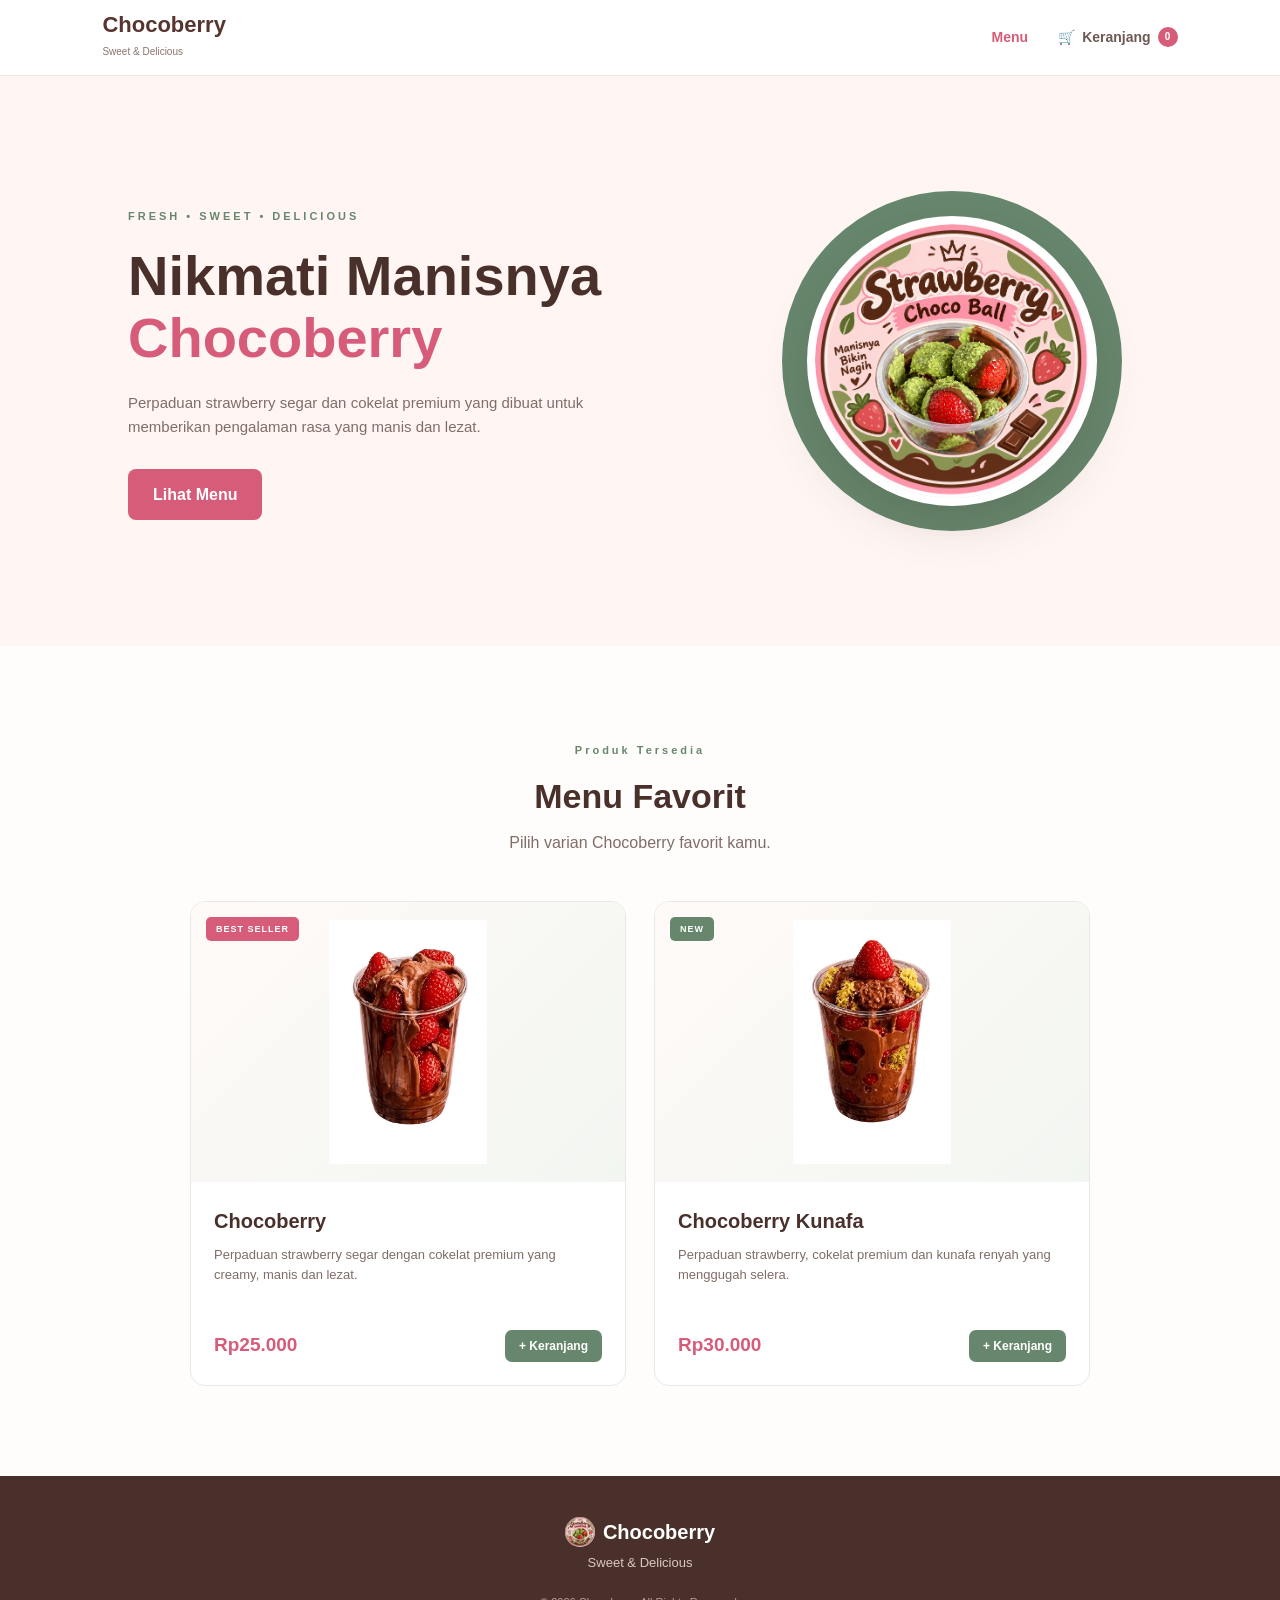
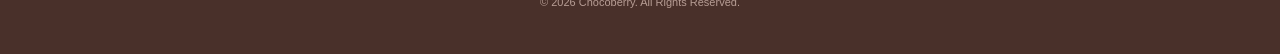
==== index.html @ 71251828 "first commit" ====
<!DOCTYPE html>
<html lang="id">

<head>
    <meta charset="UTF-8">
    <meta name="viewport" content="width=device-width, initial-scale=1.0">

    <title>Chocoberry - Sweet & Delicious</title>

    <link rel="stylesheet" href="style.css">
</head>

<body>

    <!-- ================= NAVBAR ================= -->

    <header class="navbar">

        <a href="index.html" class="logo">

            <div class="logo-text">
                <h2>Chocoberry</h2>
                <span>Sweet & Delicious</span>
            </div>

        </a>


        <nav>

            <a href="index.html" class="active">
                Menu
            </a>

            <a href="keranjang.html" class="cart-link">

                <span class="cart-icon">🛒</span>

                <span class="cart-text">
                    Keranjang
                </span>

                <b id="cart-count">0</b>

            </a>

        </nav>

    </header>


    <!-- ================= HERO ================= -->

    <section class="hero">

        <div class="hero-content">

            <span class="hero-label">
                FRESH • SWEET • DELICIOUS
            </span>

            <h1>
                Nikmati Manisnya
                <span>Chocoberry</span>
            </h1>

            <p>
                Perpaduan strawberry segar dan cokelat
                premium yang dibuat untuk memberikan
                pengalaman rasa yang manis dan lezat.
            </p>

            <a href="#menu" class="primary-button">
                Lihat Menu
            </a>

        </div>


        <div class="hero-image">

            <div class="hero-decoration"></div>

            <img
                src="img/logo.jpeg"
                alt="Produk Chocoberry">

        </div>

    </section>


    <!-- ================= MENU ================= -->

    <main id="menu" class="menu-section">

        <div class="section-heading">

            <span>Produk Tersedia</span>

            <h2>Menu Favorit</h2>

            <p>
                Pilih varian Chocoberry favorit kamu.
            </p>

        </div>


        <div class="product-grid">


            <!-- ================= CHOCOBERRY ================= -->

            <article class="product-card">

                <div class="product-image">

                    <img
                        src="img/choco.jpeg"
                        alt="Chocoberry">

                    <span class="product-tag">
                        BEST SELLER
                    </span>

                </div>


                <div class="product-info">

                    <h3>
                        Chocoberry
                    </h3>

                    <p>
                        Perpaduan strawberry segar
                        dengan cokelat premium yang
                        creamy, manis dan lezat.
                    </p>


                    <div class="product-footer">

                        <strong>
                            Rp25.000
                        </strong>

                        <button
                            class="add-button"
                            onclick="addToCart(1)">

                            + Keranjang

                        </button>

                    </div>

                </div>

            </article>


            <!-- ================= KUNAFA ================= -->

            <article class="product-card">

                <div class="product-image">

                    <img
                        src="img/kunafa.jpeg"
                        alt="Chocoberry Kunafa">

                    <span class="product-tag green">
                        NEW
                    </span>

                </div>


                <div class="product-info">

                    <h3>
                        Chocoberry Kunafa
                    </h3>

                    <p>
                        Perpaduan strawberry,
                        cokelat premium dan kunafa
                        renyah yang menggugah selera.
                    </p>


                    <div class="product-footer">

                        <strong>
                            Rp30.000
                        </strong>

                        <button
                            class="add-button"
                            onclick="addToCart(2)">

                            + Keranjang

                        </button>

                    </div>

                </div>

            </article>

        </div>

    </main>


    <!-- ================= FOOTER ================= -->

    <footer>

        <div class="footer-logo">

            <img
                src="img/logo.jpeg"
                alt="Chocoberry">

            <strong>
                Chocoberry
            </strong>

        </div>

        <p>
            Sweet & Delicious
        </p>

        <small>
            © 2026 Chocoberry. All Rights Reserved.
        </small>

    </footer>


    <script src="script.js"></script>

</body>

</html>
---- style.css ----
/* =========================================
   RESET
========================================= */

* {
    margin: 0;
    padding: 0;
    box-sizing: border-box;
}


html {
    scroll-behavior: smooth;
}


body {
    font-family:
        Arial,
        Helvetica,
        sans-serif;

    background: #fffdfb;

    color: #49332e;

    line-height: 1.6;
}


a {
    text-decoration: none;
    color: inherit;
}


button {
    font-family: inherit;
}


/* =========================================
   NAVBAR
========================================= */

.navbar {

    height: 76px;

    padding: 0 8%;

    display: flex;

    align-items: center;

    justify-content: space-between;

    background: #ffffff;

    border-bottom: 1px solid #eee6e2;

    position: sticky;

    top: 0;

    z-index: 1000;

}


.logo {

    display: flex;

    align-items: center;

    gap: 10px;

}


.logo img {

    width: 56px;

    height: 56px;

    object-fit: cover;

    border-radius: 50%;

    box-shadow: 0 8px 18px rgba(86, 59, 48, 0.18);

}


.logo-text h2 {

    color: #57352e;

    font-size: 22px;

    line-height: 1.1;

}


.logo-text span {

    color: #8b746e;

    font-size: 10px;

}


nav {

    display: flex;

    align-items: center;

    gap: 30px;

}


nav a {

    color: #6d5852;

    font-size: 14px;

    font-weight: 600;

    transition: 0.2s;

}


nav a:hover,
nav a.active {

    color: #d65c7a;

}


.cart-link {

    display: flex;

    align-items: center;

    gap: 7px;

}


.cart-link b {

    width: 20px;

    height: 20px;

    display: flex;

    align-items: center;

    justify-content: center;

    border-radius: 50%;

    background: #d65c7a;

    color: white;

    font-size: 10px;

}


/* =========================================
   HERO
========================================= */

.hero {

    min-height: 570px;

    padding: 70px 10%;

    display: flex;

    align-items: center;

    justify-content: space-between;

    gap: 60px;

    background: #fff6f4;

}


.hero-content {

    max-width: 550px;

}


.hero-label {

    color: #66876d;

    font-size: 11px;

    font-weight: bold;

    letter-spacing: 3px;

}


.hero h1 {

    margin-top: 18px;

    color: #49302a;

    font-size: clamp(38px, 5vw, 56px);

    line-height: 1.1;

}


.hero h1 span {

    color: #d65c7a;

}


.hero-content p {

    margin: 22px 0 30px;

    max-width: 500px;

    color: #806d67;

    font-size: 15px;

}


.primary-button {

    display: inline-block;

    padding: 13px 25px;

    border: none;

    border-radius: 8px;

    background: #d65c7a;

    color: white;

    font-weight: bold;

    cursor: pointer;

    transition: 0.2s;

}


.primary-button:hover {

    background: #bd4967;

}


/* =========================================
   HERO IMAGE
========================================= */

.hero-image {

    width: 400px;

    height: 400px;

    position: relative;

    display: flex;

    align-items: center;

    justify-content: center;

}


.hero-decoration {

    width: 340px;

    height: 340px;

    position: absolute;

    border-radius: 50%;

    background: #66876d;

}


.hero-image img {

    width: 290px;

    height: 290px;

    position: relative;

    z-index: 2;

    object-fit: contain;

    border-radius: 50%;

    border: 8px solid white;

    background: linear-gradient(135deg, #fffaf8, #f5e8ee);

    box-shadow:
        0 20px 45px rgba(70, 40, 34, 0.15);

}


/* =========================================
   MENU
========================================= */

.menu-section {

    padding: 90px 8%;

}


.section-heading {

    margin-bottom: 45px;

    text-align: center;

}


.section-heading span,
.page-heading span {

    color: #66876d;

    font-size: 11px;

    font-weight: bold;

    letter-spacing: 3px;

}


.section-heading h2 {

    margin: 7px 0;

    color: #49302a;

    font-size: 34px;

}


.section-heading p {

    color: #806d67;

}


/* =========================================
   PRODUCT GRID
========================================= */

.product-grid {

    max-width: 900px;

    margin: auto;

    display: grid;

    grid-template-columns:
        repeat(2, minmax(0, 1fr));

    gap: 28px;

}


.product-card {

    overflow: hidden;

    background: white;

    border: 1px solid #eee6e2;

    border-radius: 15px;

    transition: 0.25s;

}


.product-card:hover {

    transform: translateY(-5px);

    box-shadow:
        0 15px 35px rgba(70, 40, 34, 0.08);

}


/* =========================================
   PRODUCT IMAGE
========================================= */

.product-image {

    height: 280px;

    position: relative;

    display: flex;

    align-items: center;

    justify-content: center;

    background: #fce4ea;

}


.product-image:nth-child(2) {

    background: #e7efe8;

}


.product-image img {

    width: 100%;

    height: 100%;

    object-fit: contain;

    padding: 18px;

    background: linear-gradient(135deg, #fffaf8, #f2f6f1);

}


.product-tag {

    position: absolute;

    top: 15px;

    left: 15px;

    padding: 5px 10px;

    border-radius: 5px;

    background: #d65c7a;

    color: white;

    font-size: 9px;

    font-weight: bold;

    letter-spacing: 1px;

}


.product-tag.green {

    background: #66876d;

}


/* =========================================
   PRODUCT INFO
========================================= */

.product-info {

    padding: 23px;

}


.product-info h3 {

    color: #49302a;

    font-size: 20px;

    margin-bottom: 8px;

}


.product-info p {

    min-height: 65px;

    color: #806d67;

    font-size: 13px;

}


.product-footer {

    margin-top: 20px;

    display: flex;

    align-items: center;

    justify-content: space-between;

    gap: 10px;

}


.product-footer strong {

    color: #d65c7a;

    font-size: 19px;

}


.add-button {

    padding: 9px 14px;

    border: none;

    border-radius: 7px;

    background: #66876d;

    color: white;

    font-size: 12px;

    font-weight: bold;

    cursor: pointer;

    transition: 0.2s;

}


.add-button:hover {

    background: #4f7056;

}


/* =========================================
   GENERAL PAGE
========================================= */

.page-container {

    min-height: 650px;

    padding: 70px 8%;

}


.page-heading {

    max-width: 900px;

    margin: 0 auto 40px;

}


.page-heading h1 {

    margin: 5px 0;

    color: #49302a;

    font-size: 38px;

}


.page-heading p {

    color: #806d67;

}


/* =========================================
   CART
========================================= */

#cart-container {

    max-width: 900px;

    margin: auto;

}


.cart-item {

    display: flex;

    align-items: center;

    gap: 18px;

    padding: 18px;

    margin-bottom: 12px;

    background: white;

    border: 1px solid #eee6e2;

    border-radius: 12px;

}


.cart-checkbox {

    width: 18px;

    height: 18px;

    flex-shrink: 0;

    accent-color: #d65c7a;

}


.cart-image {

    width: 80px;

    height: 80px;

    flex-shrink: 0;

    overflow: hidden;

    border-radius: 10px;

}


.cart-image img {

    width: 100%;

    height: 100%;

    object-fit: contain;

    background: linear-gradient(135deg, #fffaf8, #f2f6f1);

}


.cart-info {

    flex: 1;

}


.cart-info h3 {

    color: #49302a;

    font-size: 16px;

}


.cart-info p {

    color: #d65c7a;

    font-size: 14px;

    font-weight: bold;

}


.quantity {

    display: flex;

    align-items: center;

    gap: 10px;

}


.quantity button {

    width: 28px;

    height: 28px;

    border: none;

    border-radius: 5px;

    background: #66876d;

    color: white;

    cursor: pointer;

}


.remove-button {

    border: none;

    background: transparent;

    color: #c65a5a;

    cursor: pointer;

    font-size: 17px;

}


/* =========================================
   CART SUMMARY
========================================= */

.cart-summary {

    margin-top: 20px;

    padding: 22px;

    display: flex;

    align-items: center;

    justify-content: space-between;

    gap: 20px;

    background: #fff6f4;

    border: 1px solid #f0dfda;

    border-radius: 12px;

}


.cart-summary small {

    color: #806d67;

}


.cart-summary strong {

    display: block;

    margin-top: 3px;

    color: #49302a;

    font-size: 22px;

}


.checkout-button {

    padding: 13px 25px;

    border: none;

    border-radius: 8px;

    background: #d65c7a;

    color: white;

    font-weight: bold;

    cursor: pointer;

}


.checkout-button:hover {

    background: #bd4967;

}


/* =========================================
   EMPTY
========================================= */

.empty-box {

    padding: 70px 20px;

    text-align: center;

    background: white;

    border: 1px solid #eee6e2;

    border-radius: 12px;

}


.empty-icon {

    margin-bottom: 10px;

    font-size: 50px;

}


.empty-box h3 {

    color: #49302a;

}


.empty-box p {

    margin: 5px 0 20px;

    color: #806d67;

}


/* =========================================
   CHECKOUT
========================================= */

#checkout-container {

    max-width: 700px;

    margin: auto;

}


.checkout-box {

    padding: 30px;

    background: white;

    border: 1px solid #eee6e2;

    border-radius: 15px;

}


.checkout-box h3 {

    margin-bottom: 15px;

    color: #49302a;

}


.checkout-item {

    display: flex;

    align-items: center;

    justify-content: space-between;

    gap: 20px;

    padding: 15px 0;

    border-bottom: 1px solid #eee6e2;

}

.checkout-product {
    display: flex;
    align-items: center;
    gap: 14px;
    flex: 1;
}

.checkout-thumb {
    width: 68px;
    height: 68px;
    overflow: hidden;
    border-radius: 12px;
    background: linear-gradient(135deg, #fffaf8, #f2f6f1);
    flex-shrink: 0;
}

.checkout-thumb img {
    width: 100%;
    height: 100%;
    object-fit: contain;
    padding: 8px;
}

.checkout-name {

    color: #49302a;

}


.checkout-price {

    color: #d65c7a;

    font-weight: bold;

}


.checkout-total {

    padding: 22px 0;

    display: flex;

    justify-content: space-between;

    color: #49302a;

    font-size: 20px;

}


.pay-button {

    width: 100%;

    padding: 14px;

    border: none;

    border-radius: 8px;

    background: #66876d;

    color: white;

    font-weight: bold;

    cursor: pointer;

}


.pay-button:hover {

    background: #4f7056;

}


.features-strip {
    max-width: 960px;
    margin: 42px auto 0;
    display: grid;
    grid-template-columns: repeat(3, minmax(0, 1fr));
    gap: 18px;
}

.feature-card {
    display: flex;
    align-items: center;
    gap: 14px;
    padding: 22px 18px;
    background: white;
    border: 1px solid #eee6e2;
    border-radius: 14px;
    box-shadow: 0 10px 20px rgba(73, 48, 42, 0.04);
}

.feature-card span {
    width: 46px;
    height: 46px;
    display: grid;
    place-items: center;
    border-radius: 12px;
    background: linear-gradient(135deg, #fce4ea, #e8efe5);
    font-size: 24px;
}

.feature-card h3 {
    margin: 0 0 4px;
    color: #49302a;
    font-size: 16px;
}

.feature-card p {
    margin: 0;
    color: #806d67;
    font-size: 12px;
    line-height: 1.45;
}

/* =========================================
   MODAL
========================================= */

.modal {

    position: fixed;

    inset: 0;

    z-index: 9999;

    display: none;

    align-items: center;

    justify-content: center;

    padding: 20px;

    background: rgba(50, 35, 30, 0.5);

}


.modal.active {

    display: flex;

}


.modal-box {

    width: 100%;

    max-width: 400px;

    padding: 35px;

    text-align: center;

    background: white;

    border-radius: 15px;

}


.success-icon {

    width: 65px;

    height: 65px;

    margin: 0 auto 18px;

    display: flex;

    align-items: center;

    justify-content: center;

    border-radius: 50%;

    background: #66876d;

    color: white;

    font-size: 35px;

}


.modal-box h2 {

    margin-bottom: 8px;

    color: #49302a;

}


.modal-box p {

    margin-bottom: 22px;

    color: #806d67;

    font-size: 14px;

}


/* =========================================
   FOOTER
========================================= */

footer {

    padding: 40px 20px;

    text-align: center;

    background: #49302a;

    color: white;

}


.footer-logo {

    display: flex;

    align-items: center;

    justify-content: center;

    gap: 8px;

    font-size: 20px;

}


.footer-logo img {

    width: 30px;

    height: 30px;

    object-fit: cover;

    border-radius: 50%;

}


footer p {

    margin: 5px 0 15px;

    color: #ddc7c0;

    font-size: 13px;

}


footer small {

    color: #b79d95;

    font-size: 11px;

}


/* =========================================
   TABLET
========================================= */

@media (max-width: 900px) {

    .navbar {

        padding: 0 5%;

    }


    .hero {

        padding: 60px 6%;

    }


    .hero-image {

        width: 330px;

        height: 330px;

    }


    .hero-decoration {

        width: 280px;

        height: 280px;

    }


    .hero-image img {

        width: 240px;

        height: 240px;

    }


    .menu-section {

        padding: 70px 6%;

    }


}


/* =========================================
   MOBILE
========================================= */

@media (max-width: 700px) {

    /* NAVBAR */

    .navbar {

        height: auto;

        min-height: 70px;

        padding: 12px 5%;

    }


    .logo img {

        width: 40px;

        height: 40px;

    }


    .logo-text h2 {

        font-size: 17px;

    }


    .logo-text span {

        display: none;

    }


    nav {

        gap: 15px;

    }


    nav a {

        font-size: 13px;

    }


    .cart-text {

        display: none;

    }


    /* HERO */

    .hero {

        min-height: auto;

        padding: 55px 6% 65px;

        flex-direction: column;

        text-align: center;

        gap: 40px;

    }


    .hero-content {

        max-width: 100%;

    }


    .hero h1 {

        font-size: 38px;

    }


    .hero-content p {

        font-size: 14px;

        margin-left: auto;

        margin-right: auto;

    }


    .hero-image {

        width: 280px;

        height: 280px;

    }


    .hero-decoration {

        width: 240px;

        height: 240px;

    }


    .hero-image img {

        width: 210px;

        height: 210px;

    }


    /* MENU */

    .menu-section {

        padding: 65px 5%;

    }


    .section-heading {

        margin-bottom: 30px;

    }


    .section-heading h2 {

        font-size: 29px;

    }


    .product-grid {

        grid-template-columns: 1fr;

        max-width: 450px;

    }


    .product-image {

        height: 250px;

    }


    /* PAGE */

    .page-container {

        padding: 55px 5%;

    }


    .page-heading {

        margin-bottom: 30px;

    }


    .page-heading h1 {

        font-size: 30px;

    }


    /* CART */

    .cart-item {

        display: grid;

        grid-template-columns: auto 65px 1fr auto;

        gap: 12px;

    }


    .cart-image {

        width: 65px;

        height: 65px;

    }


    .cart-info {

        min-width: 0;

    }


    .cart-info h3 {

        font-size: 14px;

    }


    .cart-info p {

        font-size: 13px;

    }


    .quantity {

        grid-column: 3 / 4;

        justify-content: flex-start;

    }


    .remove-button {

        grid-column: 4;

        grid-row: 1 / span 2;

    }


    .cart-summary {

        flex-direction: column;

        align-items: stretch;

        text-align: center;

    }


    .checkout-button {

        width: 100%;

    }


    /* CHECKOUT */

    .checkout-box {

        padding: 22px;

    }


    .checkout-item {

        align-items: flex-start;

        flex-direction: column;

        gap: 5px;

    }


    .checkout-total {

        font-size: 17px;

    }

}


/* =========================================
   SMALL MOBILE
========================================= */

@media (max-width: 400px) {

    .hero h1 {

        font-size: 32px;

    }


    .hero-image {

        width: 240px;

        height: 240px;

    }


    .hero-decoration {

        width: 205px;

        height: 205px;

    }


    .hero-image img {

        width: 180px;

        height: 180px;

    }


    .product-footer {

        align-items: flex-start;

        flex-direction: column;

    }


    .add-button {

        width: 100%;

    }


    .cart-item {

        grid-template-columns:
            auto 55px 1fr;

    }


    .cart-image {

        width: 55px;

        height: 55px;

    }


    .remove-button {

        grid-column: 3;

        grid-row: 1;

        justify-self: end;

    }


    .quantity {

        grid-column: 2 / 4;

    }

}
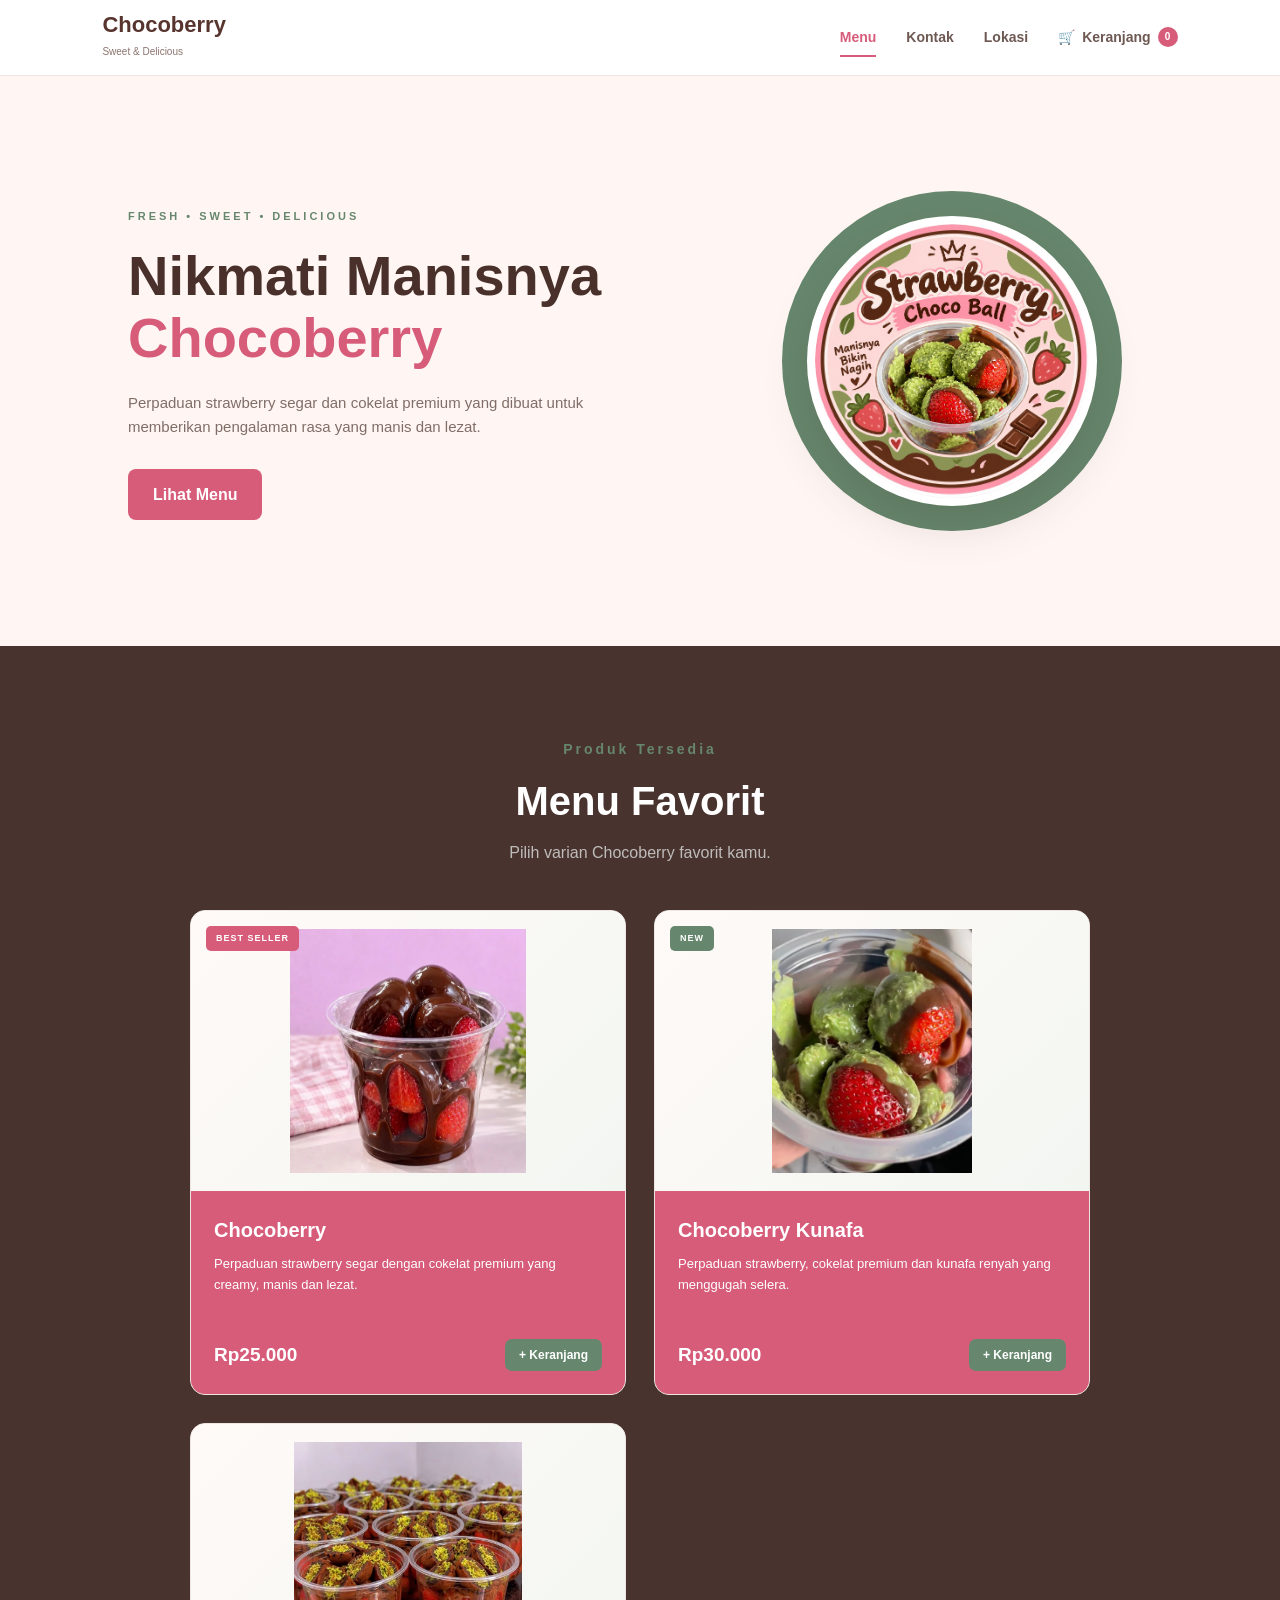
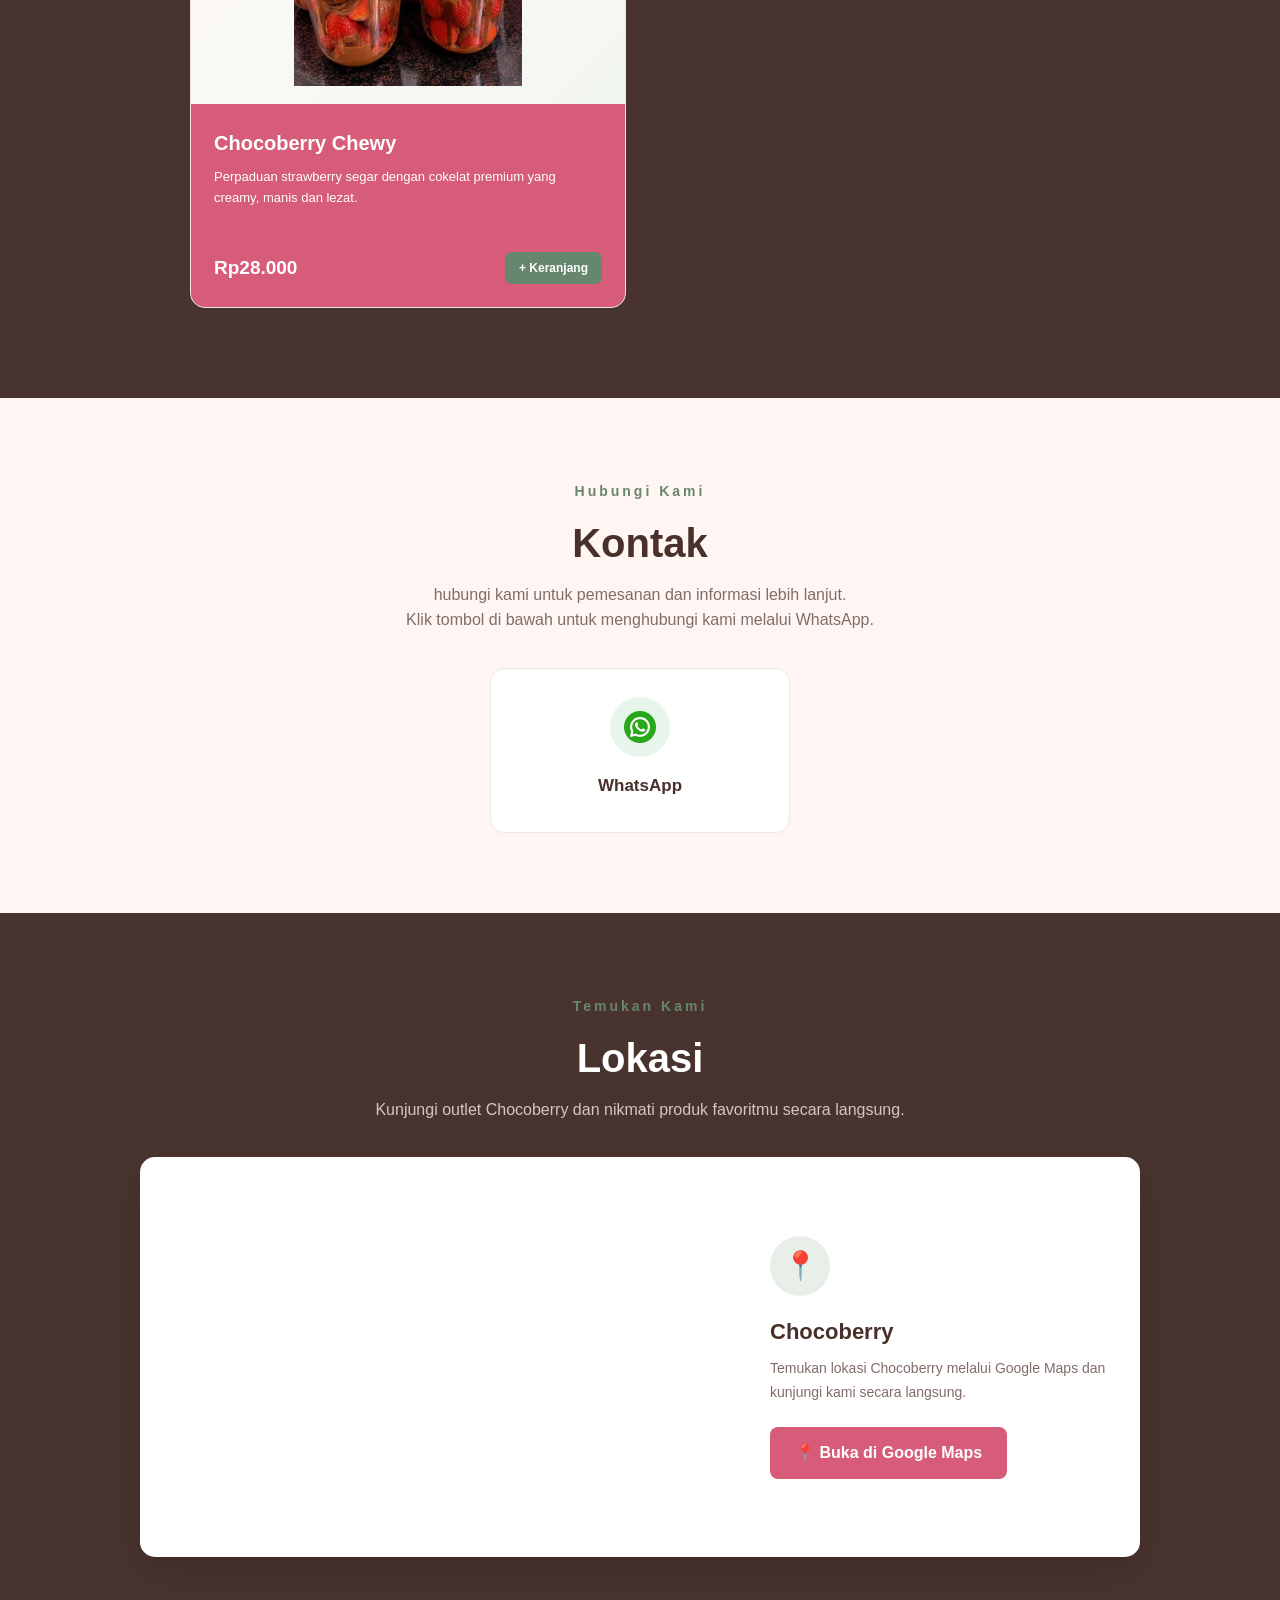
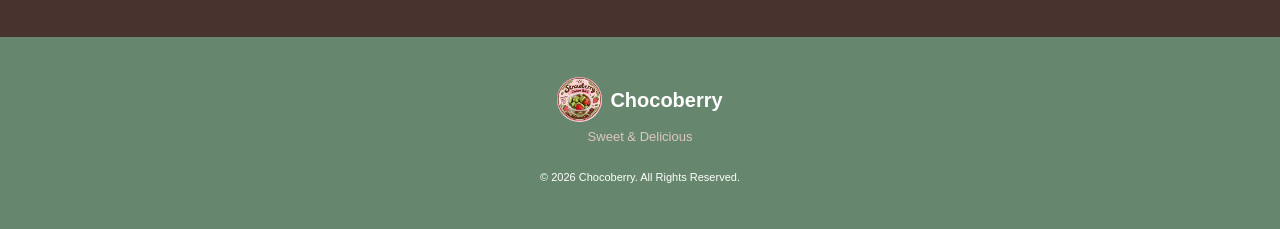
==== commit 645c10b1: "first commit" ====
--- a/index.html
+++ b/index.html
@@ -1,3 +1,4 @@
+
 <!DOCTYPE html>
 <html lang="id">
 
@@ -12,41 +13,52 @@
 
 <body>
 
-    <!-- ================= NAVBAR ================= -->
-
-    <header class="navbar">
-
-        <a href="index.html" class="logo">
-
-            <div class="logo-text">
-                <h2>Chocoberry</h2>
-                <span>Sweet & Delicious</span>
-            </div>
-
+
+<!-- ================= NAVBAR ================= -->
+
+<header class="navbar">
+
+    <a href="index.html" class="logo">
+
+        <div class="logo-text">
+            <h2>Chocoberry</h2>
+            <span>Sweet & Delicious</span>
+        </div>
+
+    </a>
+
+
+    <nav>
+
+        <a href="#menu" class="nav-link active">
+            Menu
         </a>
 
-
-        <nav>
-
-            <a href="index.html" class="active">
-                Menu
-            </a>
-
-            <a href="keranjang.html" class="cart-link">
-
-                <span class="cart-icon">🛒</span>
-
-                <span class="cart-text">
-                    Keranjang
-                </span>
-
-                <b id="cart-count">0</b>
-
-            </a>
-
-        </nav>
-
-    </header>
+        <a href="#kontak" class="nav-link">
+            Kontak
+        </a>
+
+        <a href="#lokasi" class="nav-link">
+            Lokasi
+        </a>
+
+        <a href="keranjang.html" class="cart-link">
+
+            <span class="cart-icon">🛒</span>
+
+            <span class="cart-text">
+                Keranjang
+            </span>
+
+            <b id="cart-count">0</b>
+
+        </a>
+
+    </nav>
+
+</header>
+
+
 
 
     <!-- ================= HERO ================= -->
@@ -117,7 +129,7 @@
                 <div class="product-image">
 
                     <img
-                        src="img/choco.jpeg"
+                        src="img/cho.jpeg"
                         alt="Chocoberry">
 
                     <span class="product-tag">
@@ -168,7 +180,7 @@
                 <div class="product-image">
 
                     <img
-                        src="img/kunafa.jpeg"
+                        src="img/kuna.jpeg"
                         alt="Chocoberry Kunafa">
 
                     <span class="product-tag green">
@@ -211,10 +223,194 @@
 
             </article>
 
+            <!-- ================= CHEWY ================= -->
+
+            <article class="product-card">
+
+                <div class="product-image">
+
+                    <img
+                        src="img/chewy.jpeg"
+                        alt="Chocoberry Chewy">
+
+                </div>
+
+                <div class="product-info">
+
+                    <h3>
+                        Chocoberry Chewy
+                    </h3>
+
+                    <p>
+                        Perpaduan strawberry segar
+                        dengan cokelat premium yang
+                        creamy, manis dan lezat.
+                    </p>
+
+                    <div class="product-footer">
+
+                        <strong>
+                            Rp28.000
+                        </strong>
+
+                        <button
+                            class="add-button"
+                            onclick="addToCart(3)">
+
+                            + Keranjang
+
+                        </button>
+
+                    </div>
+
+                </div>
+
+            </article>
+
         </div>
 
     </main>
 
+
+
+<!-- ================= KONTAK ================= -->
+
+<section id="kontak" class="contact-section">
+
+    <div class="section-heading">
+
+        <span>Hubungi Kami</span>
+
+        <h2>Kontak</h2>
+
+        <p>
+            hubungi kami untuk pemesanan dan informasi lebih lanjut.
+        </p>
+        <p>
+            Klik tombol di bawah untuk menghubungi kami melalui WhatsApp.
+        </p>
+
+    </div>
+
+
+    <div class="contact-content">
+
+
+        <!-- WHATSAPP -->
+
+        <a
+            href="https://wa.me/6285828354645"
+            target="_blank"
+            class="contact-card">
+
+            <div class="contact-icon whatsapp-icon">
+
+                <img
+                    src="img/whatsapp.png"
+                    alt="WhatsApp">
+
+            </div>
+
+            <h3>WhatsApp</h3>
+
+
+        </a>
+
+    </div>
+
+</section>
+
+
+
+    <!-- ================= LOKASI ================= -->
+
+<section id="lokasi" class="location-section">
+
+    <div class="section-heading">
+
+        <span>Temukan Kami</span>
+
+        <h2>Lokasi</h2>
+
+        <p>
+            Kunjungi outlet Chocoberry dan nikmati
+            produk favoritmu secara langsung.
+        </p>
+
+    </div>
+
+
+    <div class="location-container">
+
+        <!-- GOOGLE MAPS -->
+
+        <div class="map-container">
+
+            <iframe
+                src="https://www.google.com/maps/embed?pb=!1m17!1m12!1m3!1d3989.8174914607744!2d109.37104417496452!3d-0.03693239996270055!2m3!1f0!2f0!3f0!3m2!1i1024!2i768!4f13.1!3m2!1m1!2zMMKwMDInMTMuMCJTIDEwOcKwMjInMjUuMCJF!5e0!3m2!1sid!2sid!4v1791300373552!5m2!1sid!2sid"
+                width="600"
+                height="450"
+                style="border:0;"
+                allowfullscreen=""
+                loading="lazy"
+                referrerpolicy="strict-origin-when-cross-origin">
+            </iframe>
+
+        </div>
+
+
+        <!-- INFORMASI LOKASI -->
+
+        <div class="location-info">
+
+            <div class="location-icon">
+                📍
+            </div>
+
+            <h3>Chocoberry</h3>
+
+            <p>
+                Temukan lokasi Chocoberry melalui
+                Google Maps dan kunjungi kami secara langsung.
+            </p>
+
+            <a
+                href="https://www.google.com/maps/search/?api=1&query=-0.03693239996270055,109.37104417496452"
+                target="_blank"
+                rel="noopener noreferrer"
+                class="primary-button">
+
+                📍 Buka di Google Maps
+
+            </a>
+
+        </div>
+
+    </div>
+
+</section>
+
+<div id="cart-success-modal" class="cart-success-modal">
+
+    <div class="cart-success-box">
+
+        <div class="cart-success-icon">
+            ✓
+        </div>
+
+        <h3>Berhasil!</h3>
+
+        <p class="cart-success-message">
+            Produk berhasil ditambahkan ke keranjang.
+        </p>
+
+        <button onclick="document.getElementById('cart-success-modal').classList.remove('active')">
+            Lanjut Belanja
+        </button>
+
+    </div>
+
+</div>
 
     <!-- ================= FOOTER ================= -->
 
@@ -247,4 +443,4 @@
 
 </body>
 
-</html>+</html>
--- a/style.css
+++ b/style.css
@@ -20,7 +20,7 @@
         Helvetica,
         sans-serif;
 
-    background: #fffdfb;
+    background: #49332e;
 
     color: #49332e;
 
@@ -367,11 +367,13 @@
 
 
 .section-heading span,
+
+
 .page-heading span {
 
     color: #66876d;
 
-    font-size: 11px;
+    font-size: 14px;
 
     font-weight: bold;
 
@@ -384,16 +386,16 @@
 
     margin: 7px 0;
 
-    color: #49302a;
-
-    font-size: 34px;
+    color: #ffff;
+
+    font-size: 40px;
 
 }
 
 
 .section-heading p {
 
-    color: #806d67;
+    color: #bebcbb;
 
 }
 
@@ -524,6 +526,7 @@
 
 .product-info {
 
+    background: #d65c7a;
     padding: 23px;
 
 }
@@ -531,7 +534,7 @@
 
 .product-info h3 {
 
-    color: #49302a;
+    color: #ffff;
 
     font-size: 20px;
 
@@ -544,7 +547,7 @@
 
     min-height: 65px;
 
-    color: #806d67;
+    color: #ffff;
 
     font-size: 13px;
 
@@ -568,7 +571,7 @@
 
 .product-footer strong {
 
-    color: #d65c7a;
+    color: #ffff;
 
     font-size: 19px;
 
@@ -631,7 +634,7 @@
 
     margin: 5px 0;
 
-    color: #49302a;
+    color: #ffff;
 
     font-size: 38px;
 
@@ -640,7 +643,7 @@
 
 .page-heading p {
 
-    color: #806d67;
+    color: #adb4b2;
 
 }
 
@@ -1177,6 +1180,267 @@
 
 }
 
+/* =========================================
+   KONTAK
+========================================= */
+
+.contact-section {
+    padding: 80px 8%;
+    background: #fff6f4;
+}
+
+.contact-section .section-heading {
+    margin-bottom: 35px;
+}
+
+.contact-section .section-heading h2 {
+    color: #49302a;
+}
+
+.contact-section .section-heading p {
+    color: #806d67;
+}
+
+.contact-content {
+    max-width: 300px;
+    margin: auto;
+
+    display: grid;
+    gap: 20px;
+}
+
+.contact-card {
+    padding: 28px 20px;
+
+    text-align: center;
+
+    background: white;
+    border: 1px solid #eee6e2;
+    border-radius: 14px;
+
+    transition: 0.25s;
+}
+
+.contact-card:hover {
+    transform: translateY(-5px);
+
+    box-shadow:
+        0 15px 30px rgba(70, 40, 34, 0.08);
+}
+
+.contact-icon {
+    width: 55px;
+    height: 55px;
+    
+
+    margin: 0 auto 15px;
+
+    display: flex;
+    align-items: center;
+    justify-content: center;
+
+    border-radius: 50%;
+
+    background: #fce4ea;
+
+    font-size: 25px;
+}
+
+.contact-card h3 {
+    margin-bottom: 7px;
+
+    color: #49302a;
+    font-size: 17px;
+}
+
+.contact-card p {
+    color: #806d67;
+    font-size: 13px;
+}
+
+
+/* =========================================
+   LOKASI
+========================================= */
+
+.location-section {
+    padding: 80px 8%;
+    background: #49332e;
+}
+
+.location-section .section-heading {
+    margin-bottom: 35px;
+}
+
+.location-section .section-heading h2 {
+    color: white;
+}
+
+.location-section .section-heading p {
+    color: #d5c5c0;
+}
+
+
+/* LOCATION CONTAINER */
+
+.location-container {
+    max-width: 1000px;
+    margin: auto;
+
+    display: grid;
+    grid-template-columns: 1.5fr 1fr;
+
+    background: white;
+
+    border-radius: 15px;
+
+    overflow: hidden;
+
+    box-shadow:
+        0 15px 35px rgba(0, 0, 0, 0.12);
+}
+
+
+/* MAP */
+
+.map-container {
+    width: 100%;
+    min-height: 400px;
+}
+
+.map-container iframe {
+    width: 100%;
+    height: 100%;
+    min-height: 400px;
+
+    display: block;
+
+    border: none;
+}
+
+
+/* LOCATION INFO */
+
+.location-info {
+    padding: 40px 30px;
+
+    display: flex;
+    flex-direction: column;
+
+    align-items: flex-start;
+    justify-content: center;
+}
+
+.location-icon {
+    width: 60px;
+    height: 60px;
+
+    margin-bottom: 18px;
+
+    display: flex;
+    align-items: center;
+    justify-content: center;
+
+    border-radius: 50%;
+
+    background: #e7efe8;
+
+    font-size: 28px;
+}
+
+.location-info h3 {
+    margin-bottom: 8px;
+
+    color: #49302a;
+
+    font-size: 22px;
+}
+
+.location-info p {
+    margin-bottom: 22px;
+
+    color: #806d67;
+
+    font-size: 14px;
+
+    line-height: 1.7;
+}
+
+
+/* BUTTON */
+
+.location-info .primary-button {
+    display: inline-block;
+}
+
+
+/* =========================================
+   MOBILE
+========================================= */
+
+@media (max-width: 700px) {
+
+    .location-section {
+        padding: 65px 5%;
+    }
+
+    .location-container {
+        grid-template-columns: 1fr;
+    }
+
+    .map-container {
+        min-height: 300px;
+    }
+
+    .map-container iframe {
+        min-height: 300px;
+    }
+
+    .location-info {
+        padding: 30px 25px;
+
+        align-items: center;
+
+        text-align: center;
+    }
+
+    .location-info .primary-button {
+        width: 100%;
+
+        text-align: center;
+    }
+
+}
+
+/* =========================================
+   NAVBAR - TAMBAHAN MENU
+========================================= */
+
+nav a:not(.cart-link) {
+    position: relative;
+}
+
+nav a:not(.cart-link)::after {
+    content: "";
+
+    position: absolute;
+
+    left: 0;
+    bottom: -7px;
+
+    width: 0;
+    height: 2px;
+
+    background: #d65c7a;
+
+    transition: 0.2s;
+}
+
+nav a:not(.cart-link):hover::after,
+nav a:not(.cart-link).active::after {
+    width: 100%;
+}
+
 
 /* =========================================
    FOOTER
@@ -1188,7 +1452,7 @@
 
     text-align: center;
 
-    background: #49302a;
+    background: #66876d;
 
     color: white;
 
@@ -1212,9 +1476,9 @@
 
 .footer-logo img {
 
-    width: 30px;
-
-    height: 30px;
+    width: 45px;
+
+    height: 45px;
 
     object-fit: cover;
 
@@ -1236,7 +1500,7 @@
 
 footer small {
 
-    color: #b79d95;
+    color: #fff;
 
     font-size: 11px;
 
@@ -1296,6 +1560,22 @@
 
     }
 
+    @media (max-width: 900px) {
+
+    .navbar {
+        padding: 0 5%;
+    }
+
+    nav {
+        gap: 18px;
+    }
+
+    .contact-content {
+        grid-template-columns: repeat(3, 1fr);
+    }
+
+}
+
 
 }
 
@@ -1342,252 +1622,253 @@
     }
 
 
-    nav {
-
-        gap: 15px;
-
-    }
-
-
-    nav a {
+  nav {
+    gap: 10px;
+    flex-wrap: wrap;
+    justify-content: flex-end;
+}
+
+nav a {
+    font-size: 12px;
+}
+
+.cart-link {
+    gap: 4px;
+}
+
+
+    .cart-text {
+
+        display: none;
+
+    }
+
+
+    /* HERO */
+
+    .hero {
+
+        min-height: auto;
+
+        padding: 55px 6% 65px;
+
+        flex-direction: column;
+
+        text-align: center;
+
+        gap: 40px;
+
+    }
+
+
+    .hero-content {
+
+        max-width: 100%;
+
+    }
+
+
+    .hero h1 {
+
+        font-size: 38px;
+
+    }
+
+
+    .hero-content p {
+
+        font-size: 14px;
+
+        margin-left: auto;
+
+        margin-right: auto;
+
+    }
+
+
+    .hero-image {
+
+        width: 280px;
+
+        height: 280px;
+
+    }
+
+
+    .hero-decoration {
+
+        width: 240px;
+
+        height: 240px;
+
+    }
+
+
+    .hero-image img {
+
+        width: 210px;
+
+        height: 210px;
+
+    }
+
+
+    /* MENU */
+
+    .menu-section {
+
+        padding: 65px 5%;
+
+    }
+
+
+    .section-heading {
+
+        margin-bottom: 30px;
+
+    }
+
+
+    .section-heading h2 {
+
+        font-size: 29px;
+
+    }
+
+
+    .product-grid {
+
+        grid-template-columns: 1fr;
+
+        max-width: 450px;
+
+    }
+
+
+    .product-image {
+
+        height: 250px;
+
+    }
+
+
+    /* PAGE */
+
+    .page-container {
+
+        padding: 55px 5%;
+
+    }
+
+
+    .page-heading {
+
+        margin-bottom: 30px;
+
+    }
+
+
+    .page-heading h1 {
+
+        font-size: 30px;
+
+    }
+
+
+    /* CART */
+
+    .cart-item {
+
+        display: grid;
+
+        grid-template-columns: auto 65px 1fr auto;
+
+        gap: 12px;
+
+    }
+
+
+    .cart-image {
+
+        width: 65px;
+
+        height: 65px;
+
+    }
+
+
+    .cart-info {
+
+        min-width: 0;
+
+    }
+
+
+    .cart-info h3 {
+
+        font-size: 14px;
+
+    }
+
+
+    .cart-info p {
 
         font-size: 13px;
 
     }
 
 
-    .cart-text {
-
-        display: none;
-
-    }
-
-
-    /* HERO */
-
-    .hero {
-
-        min-height: auto;
-
-        padding: 55px 6% 65px;
+    .quantity {
+
+        grid-column: 3 / 4;
+
+        justify-content: flex-start;
+
+    }
+
+
+    .remove-button {
+
+        grid-column: 4;
+
+        grid-row: 1 / span 2;
+
+    }
+
+
+    .cart-summary {
 
         flex-direction: column;
 
+        align-items: stretch;
+
         text-align: center;
 
-        gap: 40px;
-
-    }
-
-
-    .hero-content {
-
-        max-width: 100%;
-
-    }
-
-
-    .hero h1 {
-
-        font-size: 38px;
-
-    }
-
-
-    .hero-content p {
-
-        font-size: 14px;
-
-        margin-left: auto;
-
-        margin-right: auto;
-
-    }
-
-
-    .hero-image {
-
-        width: 280px;
-
-        height: 280px;
-
-    }
-
-
-    .hero-decoration {
-
-        width: 240px;
-
-        height: 240px;
-
-    }
-
-
-    .hero-image img {
-
-        width: 210px;
-
-        height: 210px;
-
-    }
-
-
-    /* MENU */
-
-    .menu-section {
-
-        padding: 65px 5%;
-
-    }
-
-
-    .section-heading {
-
-        margin-bottom: 30px;
-
-    }
-
-
-    .section-heading h2 {
-
-        font-size: 29px;
-
-    }
-
-
-    .product-grid {
-
-        grid-template-columns: 1fr;
-
-        max-width: 450px;
-
-    }
-
-
-    .product-image {
-
-        height: 250px;
-
-    }
-
-
-    /* PAGE */
-
-    .page-container {
-
-        padding: 55px 5%;
-
-    }
-
-
-    .page-heading {
-
-        margin-bottom: 30px;
-
-    }
-
-
-    .page-heading h1 {
-
-        font-size: 30px;
-
-    }
-
-
-    /* CART */
-
-    .cart-item {
-
-        display: grid;
-
-        grid-template-columns: auto 65px 1fr auto;
-
-        gap: 12px;
-
-    }
-
-
-    .cart-image {
-
-        width: 65px;
-
-        height: 65px;
-
-    }
-
-
-    .cart-info {
-
-        min-width: 0;
-
-    }
-
-
-    .cart-info h3 {
-
-        font-size: 14px;
-
-    }
-
-
-    .cart-info p {
-
-        font-size: 13px;
-
-    }
-
-
-    .quantity {
-
-        grid-column: 3 / 4;
-
-        justify-content: flex-start;
-
-    }
-
-
-    .remove-button {
-
-        grid-column: 4;
-
-        grid-row: 1 / span 2;
-
-    }
-
-
-    .cart-summary {
+    }
+
+
+    .checkout-button {
+
+        width: 100%;
+
+    }
+
+
+    /* CHECKOUT */
+
+    .checkout-box {
+
+        padding: 22px;
+
+    }
+
+
+    .checkout-item {
+
+        align-items: flex-start;
 
         flex-direction: column;
 
-        align-items: stretch;
-
-        text-align: center;
-
-    }
-
-
-    .checkout-button {
-
-        width: 100%;
-
-    }
-
-
-    /* CHECKOUT */
-
-    .checkout-box {
-
-        padding: 22px;
-
-    }
-
-
-    .checkout-item {
-
-        align-items: flex-start;
-
-        flex-direction: column;
-
         gap: 5px;
 
     }
@@ -1599,6 +1880,42 @@
 
     }
 
+    /* KONTAK */
+
+.contact-section {
+    padding: 65px 5%;
+}
+
+.contact-content {
+    grid-template-columns: 1fr;
+    max-width: 450px;
+}
+
+.contact-card {
+    padding: 22px 18px;
+}
+
+
+/* LOKASI */
+
+.location-section {
+    padding: 65px 5%;
+}
+
+.location-card {
+    padding: 22px;
+
+    flex-direction: column;
+
+    text-align: center;
+
+    gap: 15px;
+}
+
+.location-icon {
+    width: 58px;
+    height: 58px;
+    font-size: 26px;
 }
 
 
@@ -1692,4 +2009,222 @@
 
     }
 
+    .navbar {
+    padding: 10px 4%;
+}
+
+nav {
+    gap: 7px;
+}
+
+nav a {
+    font-size: 11px;
+}
+
+.contact-section,
+.location-section {
+    padding: 55px 5%;
+}
+
+.location-card {
+    padding: 20px 15px;
+}
+
+.location-card .primary-button {
+    width: 100%;
+    text-align: center;
+}
+
+}
+}
+
+/* =========================================
+   NAVBAR ACTIVE
+========================================= */
+
+nav a {
+    position: relative;
+}
+
+nav a.nav-link::after {
+    content: "";
+
+    position: absolute;
+
+    left: 0;
+    bottom: -8px;
+
+    width: 0;
+    height: 2px;
+
+    background: #d65c7a;
+
+    transition: width 0.25s ease;
+}
+
+nav a.nav-link:hover,
+nav a.nav-link.active {
+    color: #d65c7a;
+}
+
+nav a.nav-link:hover::after,
+nav a.nav-link.active::after {
+    width: 100%;
+}
+
+
+/* =========================================
+   CONTACT CARD
+========================================= */
+
+.contact-card {
+    text-decoration: none;
+    color: inherit;
+    cursor: pointer;
+}
+
+.contact-card:hover {
+    text-decoration: none;
+}
+
+.contact-icon {
+    width: 60px;
+    height: 60px;
+
+    margin: 0 auto 15px;
+
+    display: flex;
+    align-items: center;
+    justify-content: center;
+
+    border-radius: 50%;
+
+    background: #fce4ea;
+
+    overflow: hidden;
+
+    transition: 0.25s;
+}
+
+.contact-icon img {
+    width: 32px;
+    height: 32px;
+
+    object-fit: contain;
+}
+
+.contact-card:hover .contact-icon {
+    transform: scale(1.08);
+}
+
+.contact-card h3 {
+    margin-bottom: 5px;
+
+    color: #49302a;
+
+    font-size: 17px;
+}
+
+.contact-card p {
+    color: #806d67;
+
+    font-size: 13px;
+}
+
+
+/* Warna background logo aplikasi */
+
+.whatsapp-icon {
+    background: #e7f5eb;
+}
+
+
+.cart-success-modal {
+    position: fixed;
+    inset: 0;
+    background: rgba(0, 0, 0, 0.45);
+
+    display: flex;
+    align-items: center;
+    justify-content: center;
+
+    opacity: 0;
+    visibility: hidden;
+
+    transition: 0.3s ease;
+
+    z-index: 9999;
+}
+
+.cart-success-modal.active {
+    opacity: 1;
+    visibility: visible;
+}
+
+.cart-success-box {
+    width: 90%;
+    max-width: 380px;
+
+    background: #fff;
+    border-radius: 20px;
+
+    padding: 30px 25px;
+
+    text-align: center;
+
+    transform: scale(0.8);
+    transition: 0.3s ease;
+
+    box-shadow: 0 15px 40px rgba(0, 0, 0, 0.2);
+}
+
+.cart-success-modal.active .cart-success-box {
+    transform: scale(1);
+}
+
+.cart-success-icon {
+    width: 65px;
+    height: 65px;
+
+    margin: 0 auto 15px;
+
+    display: flex;
+    align-items: center;
+    justify-content: center;
+
+    border-radius: 50%;
+
+    background: #4caf50;
+    color: white;
+
+    font-size: 35px;
+    font-weight: bold;
+}
+
+.cart-success-box h3 {
+    margin: 0 0 10px;
+    font-size: 24px;
+}
+
+.cart-success-message {
+    margin-bottom: 20px;
+    color: #666;
+}
+
+.cart-success-box button {
+    border: none;
+    padding: 11px 22px;
+
+    border-radius: 10px;
+
+    background: #8b4513;
+    color: white;
+
+    cursor: pointer;
+
+    font-size: 15px;
+}
+
+.cart-success-box button:hover {
+    opacity: 0.9;
 }
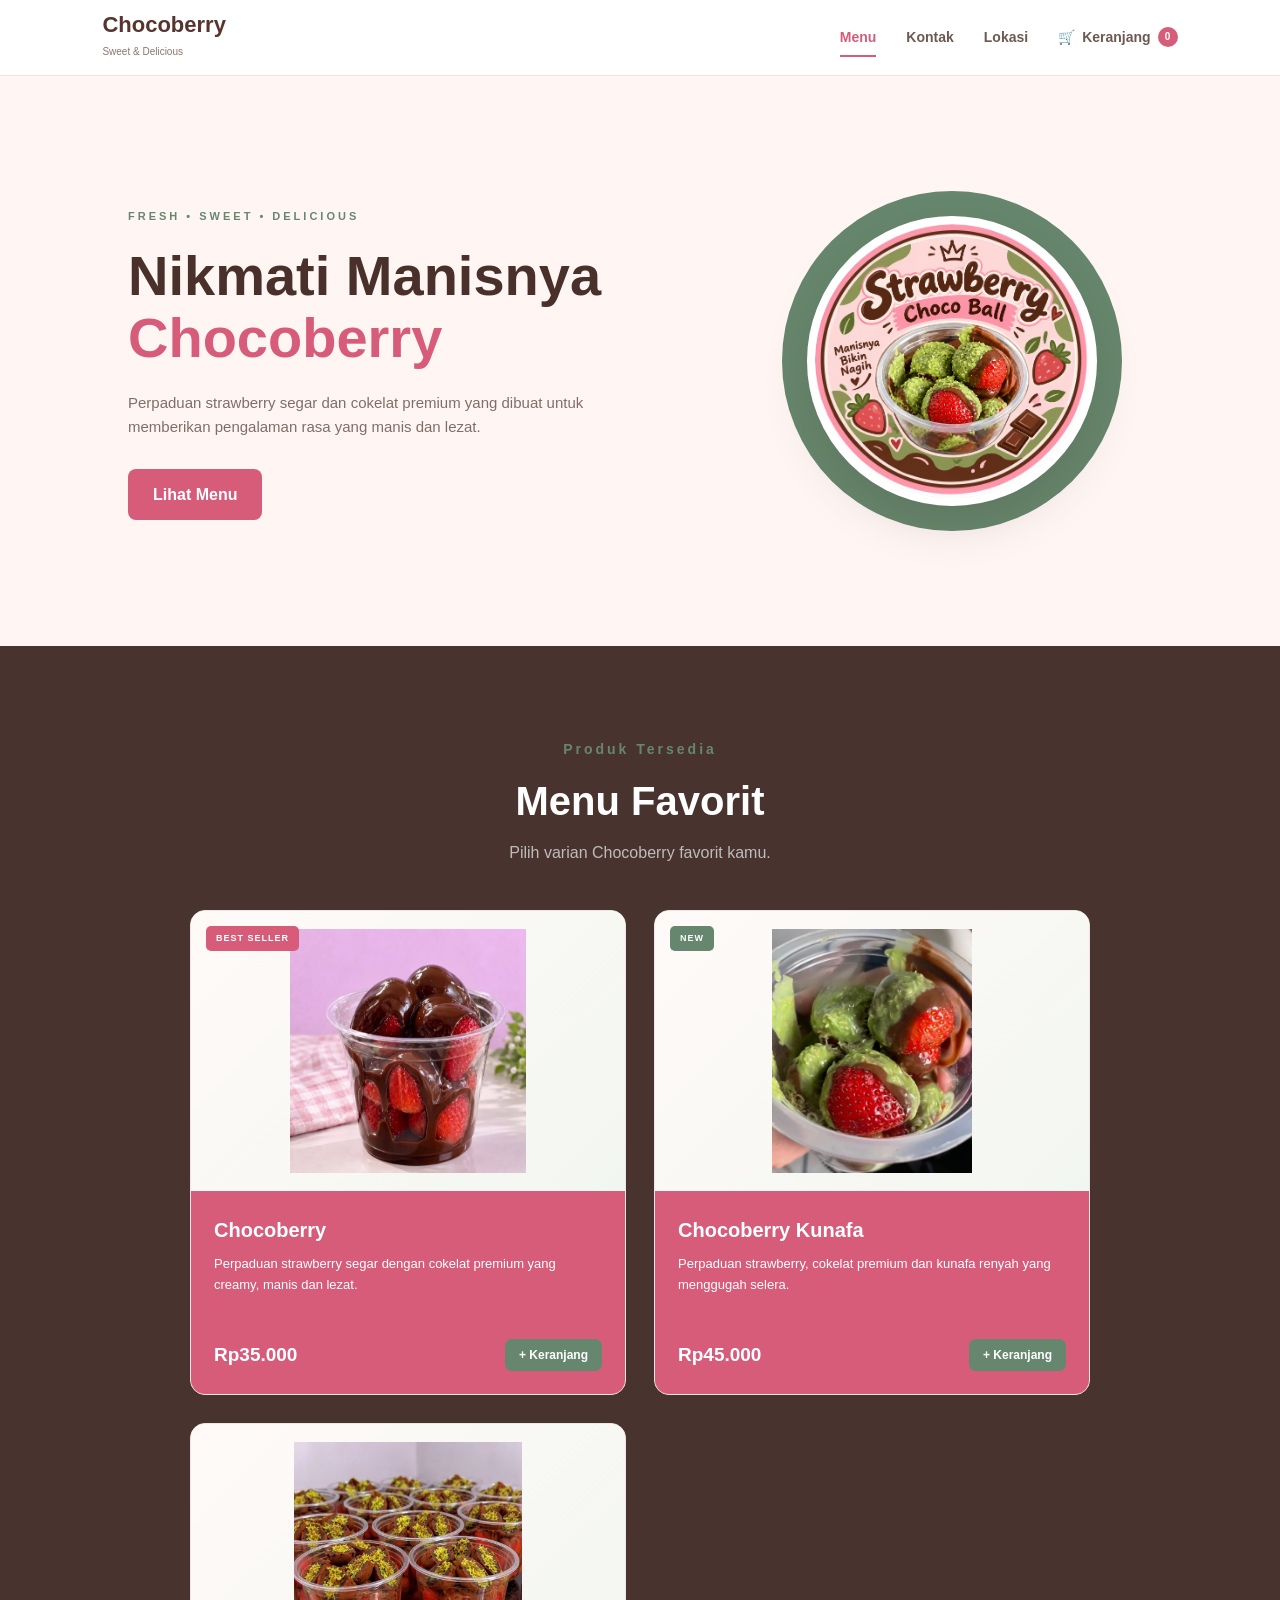
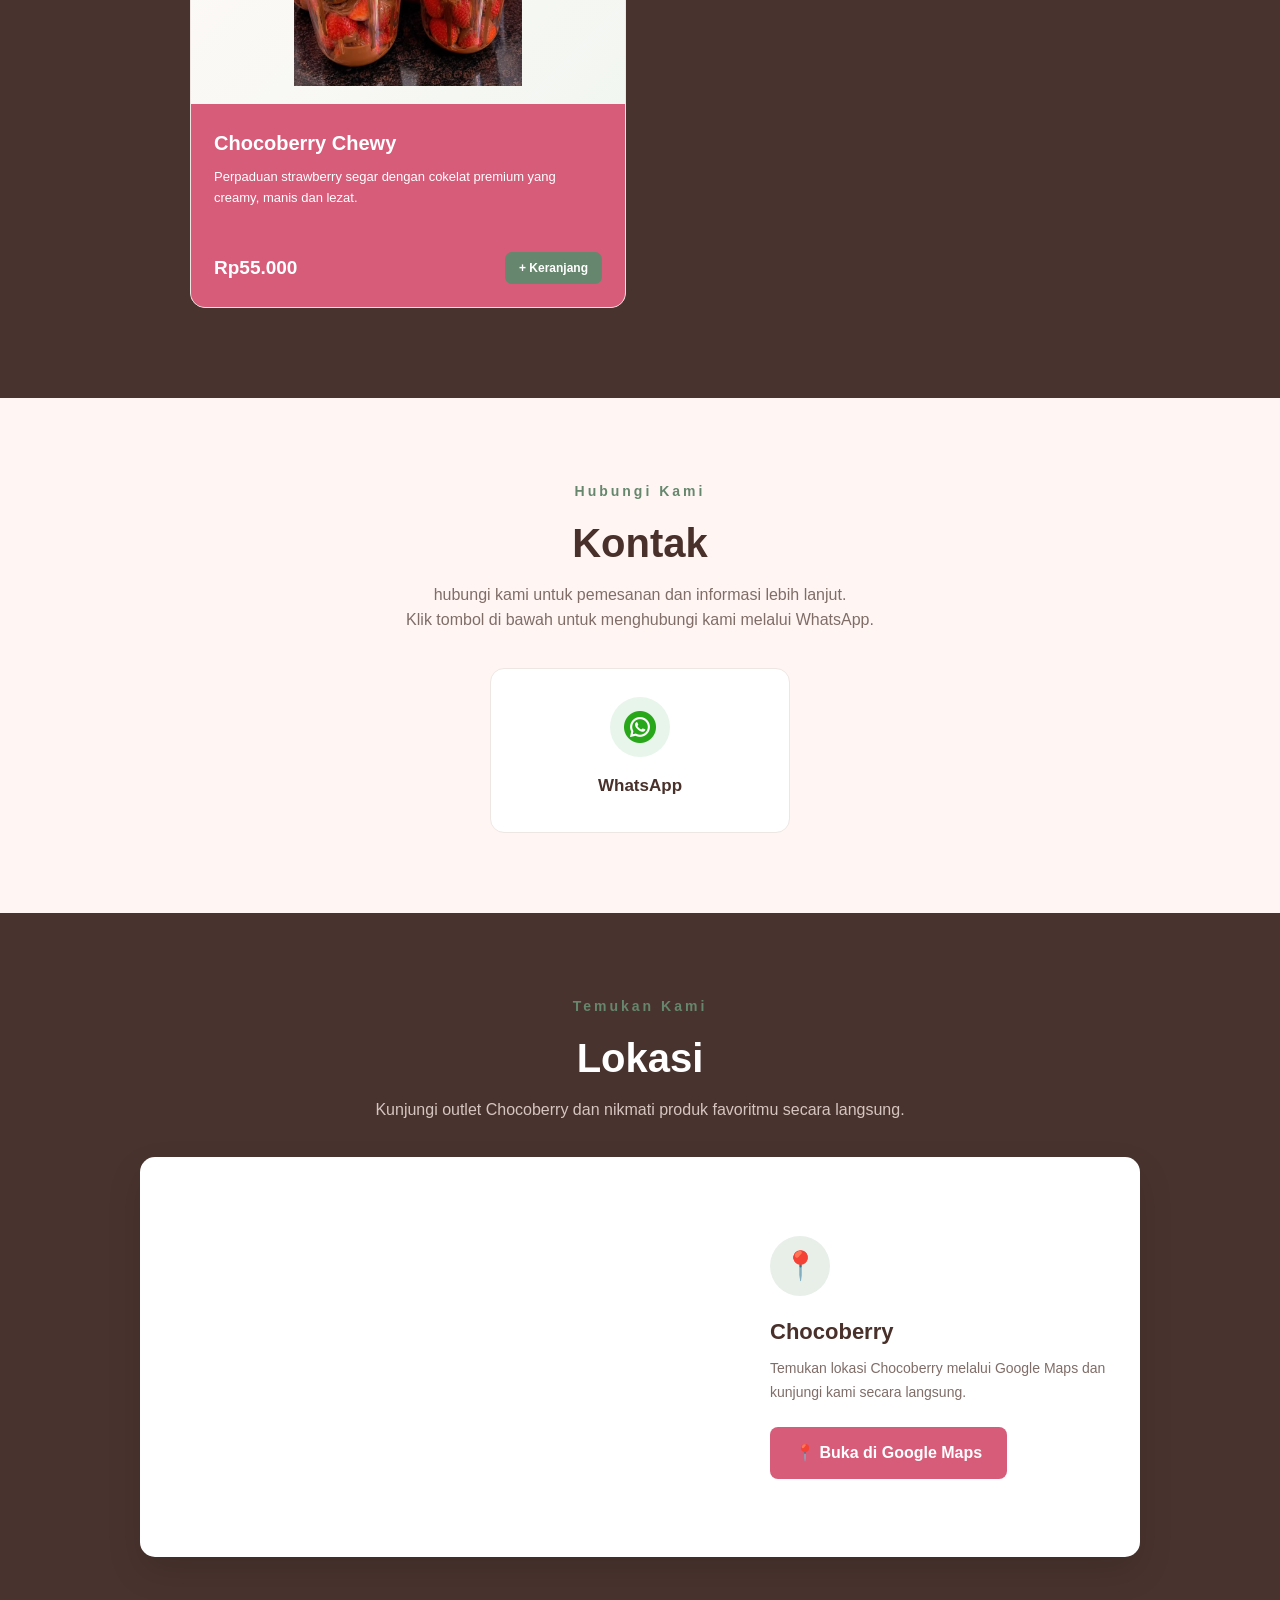
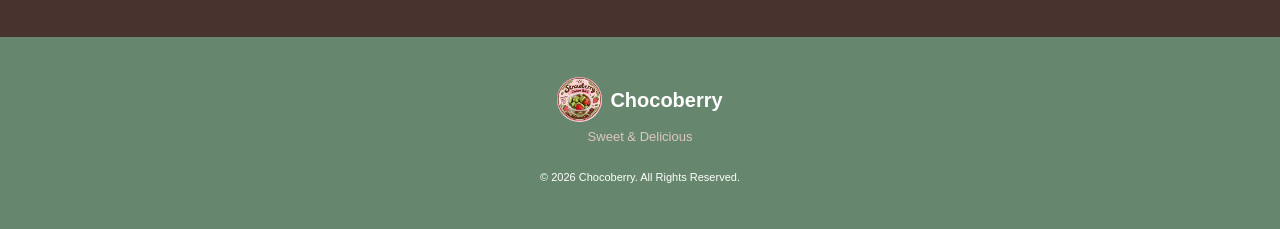
==== commit 734d0063: "first commit" ====
--- a/index.html
+++ b/index.html
@@ -28,7 +28,11 @@
     </a>
 
 
-    <nav>
+    <button class="menu-toggle" type="button" aria-label="Buka menu" aria-expanded="false" aria-controls="site-navigation">
+        <span></span><span></span><span></span>
+    </button>
+
+    <nav id="site-navigation">
 
         <a href="#menu" class="nav-link active">
             Menu
@@ -155,7 +159,7 @@
                     <div class="product-footer">
 
                         <strong>
-                            Rp25.000
+                            Rp35.000
                         </strong>
 
                         <button
@@ -206,7 +210,7 @@
                     <div class="product-footer">
 
                         <strong>
-                            Rp30.000
+                            Rp45.000
                         </strong>
 
                         <button
@@ -250,7 +254,7 @@
                     <div class="product-footer">
 
                         <strong>
-                            Rp28.000
+                            Rp55.000
                         </strong>
 
                         <button
--- a/style.css
+++ b/style.css
@@ -2227,4 +2227,254 @@
 
 .cart-success-box button:hover {
     opacity: 0.9;
-}+}
+
+.app-alert-modal {
+    position: fixed;
+    inset: 0;
+    z-index: 10001;
+    display: flex;
+    align-items: center;
+    justify-content: center;
+    padding: 20px;
+    background: rgba(50, 35, 30, 0.55);
+    opacity: 0;
+    visibility: hidden;
+    transition: opacity 0.25s ease, visibility 0.25s ease;
+}
+
+.app-alert-modal.active {
+    opacity: 1;
+    visibility: visible;
+}
+
+.app-alert-box {
+    width: min(100%, 380px);
+    padding: 30px 25px;
+    border: 1px solid #f0e3dd;
+    border-radius: 20px;
+    background: #fffaf7;
+    box-shadow: 0 15px 40px rgba(50, 35, 30, 0.22);
+    text-align: center;
+    transform: translateY(10px) scale(0.97);
+    transition: transform 0.25s ease;
+}
+
+.app-alert-modal.active .app-alert-box {
+    transform: translateY(0) scale(1);
+}
+
+.app-alert-icon {
+    display: grid;
+    width: 58px;
+    height: 58px;
+    margin: 0 auto 14px;
+    place-items: center;
+    border-radius: 50%;
+    background: #f8e9e3;
+    color: #8b4513;
+    font-size: 30px;
+    font-weight: 700;
+}
+
+.app-alert-box h2 {
+    margin: 0 0 8px;
+    color: #49302a;
+    font-size: 22px;
+}
+
+.app-alert-message {
+    margin: 0 0 20px;
+    color: #806d67;
+    line-height: 1.5;
+}
+
+.app-alert-button {
+    border: 0;
+    border-radius: 10px;
+    padding: 11px 24px;
+    background: #8b4513;
+    color: #fff;
+    cursor: pointer;
+    font: inherit;
+}
+
+.app-alert-button:hover {
+    background: #71370f;
+}
+
+/* Mobile navigation */
+.navbar .menu-toggle {
+    display: none;
+    width: 44px;
+    height: 44px;
+    padding: 10px;
+    border: 1px solid #eee6e2;
+    border-radius: 8px;
+    background: #fff;
+    cursor: pointer;
+}
+
+.navbar .menu-toggle span {
+    display: block;
+    height: 2px;
+    margin: 4px 0;
+    border-radius: 2px;
+    background: #57352e;
+    transition: transform 0.2s ease, opacity 0.2s ease;
+}
+
+@media (max-width: 700px) {
+    .navbar {
+        position: sticky;
+        z-index: 1000;
+    }
+
+    .navbar .menu-toggle {
+        display: block;
+        margin-left: auto;
+        flex: 0 0 44px;
+    }
+
+    .navbar .menu-toggle[aria-expanded="true"] span:first-child {
+        transform: translateY(6px) rotate(45deg);
+    }
+
+    .navbar .menu-toggle[aria-expanded="true"] span:nth-child(2) {
+        opacity: 0;
+    }
+
+    .navbar .menu-toggle[aria-expanded="true"] span:last-child {
+        transform: translateY(-6px) rotate(-45deg);
+    }
+
+    .navbar nav#site-navigation {
+        position: absolute;
+        top: 100%;
+        right: 0;
+        left: 0;
+        display: none;
+        flex-direction: column;
+        align-items: stretch;
+        gap: 0;
+        padding: 8px 5% 14px;
+        background: #fff;
+        border-top: 1px solid #f2e9e6;
+        box-shadow: 0 12px 18px rgba(73, 51, 46, 0.12);
+    }
+
+    .navbar nav#site-navigation.open {
+        display: flex;
+    }
+
+    .navbar nav#site-navigation a {
+        min-height: 44px;
+        display: flex;
+        align-items: center;
+        padding: 8px 4px;
+        font-size: 14px;
+    }
+
+    .navbar nav#site-navigation .cart-link {
+        justify-content: flex-start;
+    }
+
+    .navbar nav#site-navigation .cart-text {
+        display: inline;
+    }
+}
+
+.payment-methods {
+    margin: 4px 0 22px;
+    padding: 16px;
+    border: 1px solid #eee0dc;
+    border-radius: 10px;
+}
+
+.payment-methods legend {
+    padding: 0 7px;
+    color: #49302a;
+    font-weight: 700;
+}
+
+.payment-method-option {
+    display: flex;
+    align-items: flex-start;
+    gap: 11px;
+    padding: 11px 4px;
+    cursor: pointer;
+}
+
+.payment-method-option + .payment-method-option {
+    border-top: 1px solid #f2e9e6;
+}
+
+.payment-method-option input {
+    margin-top: 5px;
+    accent-color: #d65c7a;
+}
+
+.payment-method-option span,
+.payment-method-option small {
+    display: block;
+}
+
+.payment-method-option strong {
+    color: #49302a;
+}
+
+.payment-method-option small {
+    color: #806d67;
+    font-size: 12px;
+}
+
+.secondary-button {
+    display: inline-block;
+    padding: 12px 20px;
+    border: 1px solid #e5d8d3;
+    border-radius: 8px;
+    background: #fff;
+    color: #6d5852;
+    font-weight: 700;
+    cursor: pointer;
+}
+
+.success-order-details {
+    padding: 10px;
+    border-radius: 8px;
+    background: #fff6f4;
+    color: #49302a !important;
+    font-weight: 700;
+    white-space: pre-line;
+}
+
+.receipt-field {
+    display: block;
+    margin: 12px 0;
+    color: #6d5852;
+    text-align: left;
+    font-size: 14px;
+    font-weight: 600;
+}
+
+.receipt-field input {
+    display: block;
+    width: 100%;
+    margin-top: 5px;
+    padding: 11px 12px;
+    border: 1px solid #e5d8d3;
+    border-radius: 8px;
+    font: inherit;
+}
+
+.print-receipt-button {
+    margin-top: 10px;
+    width: 100%;
+}
+
+.print-receipt-button[hidden] {
+    display: none;
+}
+
+@media (max-width: 500px) {
+}
